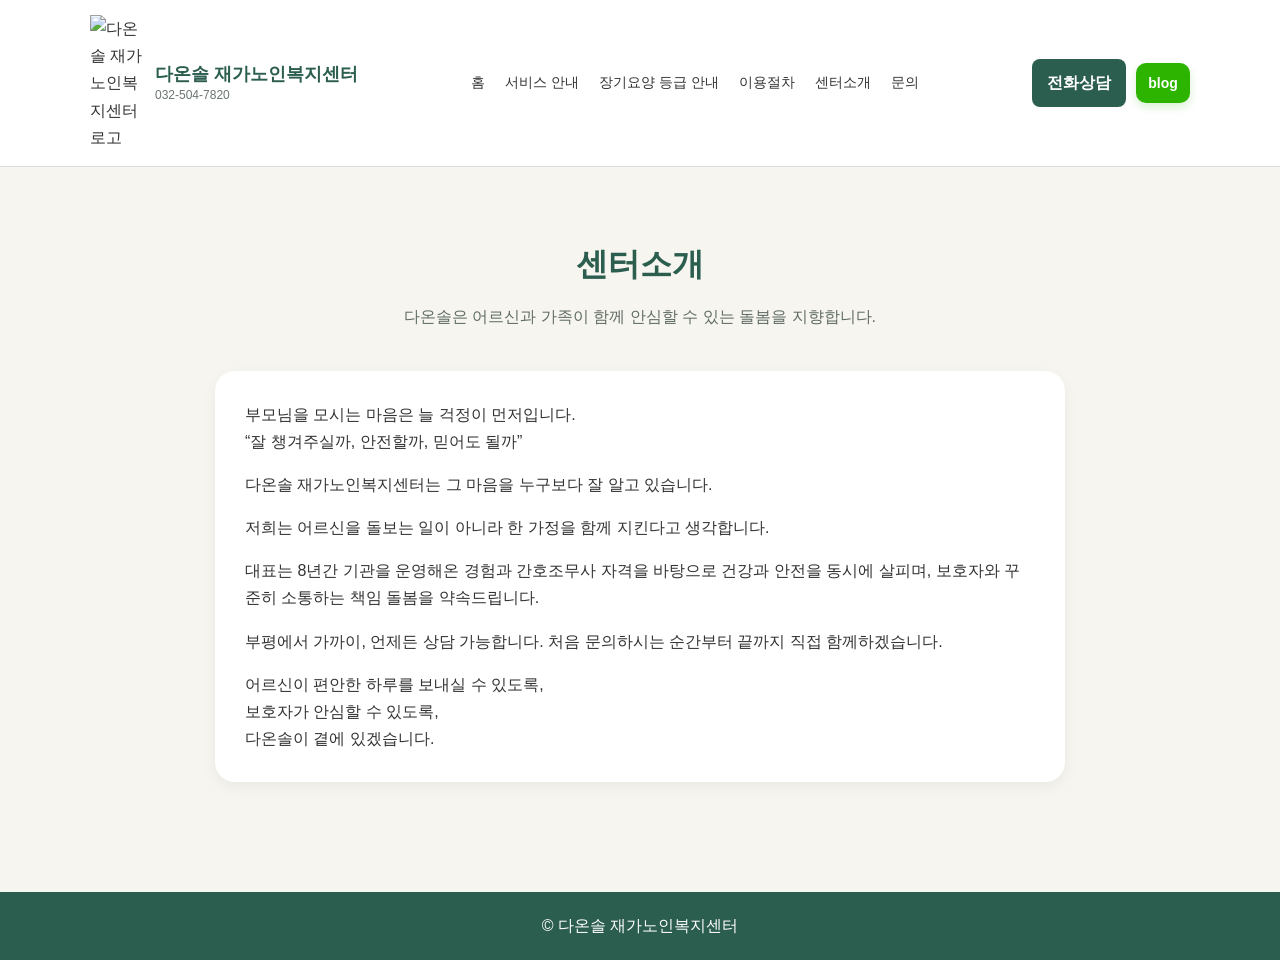
==== about.html @ 1158cd62 "장기요양등급안내 페이지 추가" ====
<!DOCTYPE html>
<html lang="ko">
<head>
  <meta charset="UTF-8" />
  <meta name="viewport" content="width=device-width, initial-scale=1.0" />
  <title>다온솔 재가노인복지센터 | 센터소개</title>
  <link rel="stylesheet" href="style.css" />
</head>
<body>
  <header class="site-header">
    <div class="container header-inner">
      <a href="index.html" class="logo">
        <img src="images/logo.png" alt="다온솔 재가노인복지센터 로고" class="logo-image" />
        <div class="logo-group">
          <span class="logo-text">다온솔 재가노인복지센터</span>
          <span class="logo-phone">032-504-7820</span>
        </div>
      </a>

      <nav class="nav">
        <a href="index.html">홈</a>
        <a href="services.html">서비스 안내</a>
        <a href="longterm.html">장기요양 등급 안내</a> 
        <a href="process.html">이용절차</a>
        <a href="about.html">센터소개</a>
        <a href="contact.html">문의</a>
      </nav>

      <div class="header-actions">
        <a href="tel:0325047820" class="header-call-btn">전화상담</a>
        <a
          href="https://blog.naver.com/korin0123"
          target="_blank"
          rel="noopener noreferrer"
          class="header-blog-btn"
          aria-label="네이버 블로그"
          title="네이버 블로그"
        >
          <span class="blog-icon">blog</span>
        </a>
      </div>
    </div>
  </header>

  <main class="sub-page">
    <div class="container">
      <div class="page-title">
        <h1>센터소개</h1>
        <p>다온솔은 어르신과 가족이 함께 안심할 수 있는 돌봄을 지향합니다.</p>
      </div>

      <div class="about-box">
        <p>
          부모님을 모시는 마음은 늘 걱정이 먼저입니다.<br />
          “잘 챙겨주실까, 안전할까, 믿어도 될까”
        </p>

        <p>
          다온솔 재가노인복지센터는 그 마음을 누구보다 잘 알고 있습니다.
        </p>

        <p>
          저희는 어르신을 돌보는 일이 아니라
          한 가정을 함께 지킨다고 생각합니다.
        </p>

        <p>
          대표는 8년간 기관을 운영해온 경험과 간호조무사 자격을 바탕으로
          건강과 안전을 동시에 살피며,
          보호자와 꾸준히 소통하는 책임 돌봄을 약속드립니다.
        </p>

        <p>
          부평에서 가까이, 언제든 상담 가능합니다.
          처음 문의하시는 순간부터 끝까지 직접 함께하겠습니다.
        </p>

        <p>
          어르신이 편안한 하루를 보내실 수 있도록,<br />
          보호자가 안심할 수 있도록,<br />
          다온솔이 곁에 있겠습니다.
        </p>
      </div>
    </div>
  </main>

  <footer class="site-footer">
    <div class="container">
      <p>© 다온솔 재가노인복지센터</p>
    </div>
  </footer>
</body>
</html>
---- style.css ----
* {
  margin: 0;
  padding: 0;
  box-sizing: border-box;
}

html {
  scroll-behavior: smooth;
}

body {
  font-family: "Malgun Gothic", "맑은 고딕", Arial, sans-serif;
  line-height: 1.7;
  background: #f7f5ef;
  color: #333;
}

a {
  text-decoration: none;
  color: inherit;
}

img {
  max-width: 100%;
  display: block;
}

.container {
  width: 90%;
  max-width: 1100px;
  margin: auto;
}

/* header */
.site-header {
  background: #ffffff;
  border-bottom: 1px solid #ddd;
  position: sticky;
  top: 0;
  z-index: 1000;
}

.header-inner {
  display: flex;
  justify-content: space-between;
  align-items: center;
  padding: 15px 0;
  gap: 20px;
  flex-wrap: wrap;
}

.logo {
  display: flex;
  align-items: center;
  gap: 10px;
}

.logo-image {
  width: 55px;
}

.logo-group {
  display: flex;
  flex-direction: column;
  gap: 2px;
}

.logo-text {
  font-weight: 700;
  font-size: 18px;
  color: #2c5e4f;
  line-height: 1.2;
}

.logo-phone {
  font-size: 12px;
  color: #6a756f;
  line-height: 1.2;
}

.nav {
  display: flex;
  gap: 20px;
  flex-wrap: wrap;
}

.nav a {
  font-size: 14px;
  color: #333;
}

.nav a:hover {
  color: #2c5e4f;
}

.header-actions {
  display: flex;
  align-items: center;
  gap: 10px;
}

.header-call-btn {
  background: #2c5e4f;
  color: #ffffff;
  padding: 10px 15px;
  border-radius: 8px;
  font-weight: bold;
  white-space: nowrap;
}

.header-blog-btn {
  display: inline-flex;
  align-items: center;
  justify-content: center;
}

.blog-icon {
  display: inline-flex;
  align-items: center;
  justify-content: center;
  width: 54px;
  height: 40px;
  border-radius: 10px;
  background: #2db400;
  color: #ffffff;
  font-size: 14px;
  font-weight: 700;
  line-height: 1;
  box-shadow: 0 4px 10px rgba(45, 180, 0, 0.18);
}

.blog-icon:hover {
  background: #249600;
}

/* main home */
.main-hero {
  min-height: calc(100vh - 100px);
  display: flex;
  align-items: center;
  text-align: center;
  padding: 80px 0;
}

.main-hero-inner {
  max-width: 800px;
}

.main-logo {
  width: 180px;
  margin: 0 auto 24px;
}

.main-title {
  font-size: 2.4rem;
  color: #2c5e4f;
  margin-bottom: 18px;
}

.main-motto {
  font-size: 1.5rem;
  font-weight: 700;
  color: #333;
  margin-bottom: 18px;
}

.main-description {
  font-size: 1.05rem;
  color: #5f6c65;
  max-width: 700px;
  margin: 0 auto 28px;
}

.main-buttons {
  display: flex;
  justify-content: center;
  gap: 14px;
  flex-wrap: wrap;
}

/* common */
.sub-page {
  padding: 70px 0;
}

.page-title {
  text-align: center;
  margin-bottom: 40px;
}

.page-title h1 {
  font-size: 2rem;
  color: #2c5e4f;
  margin-bottom: 12px;
}

.page-title p {
  color: #5f6c65;
}

.btn {
  display: inline-block;
  padding: 12px 20px;
  border-radius: 8px;
  font-weight: bold;
}

.primary {
  background: #2c5e4f;
  color: white;
}

.secondary {
  background: white;
  border: 1px solid #ccc;
  color: #333;
}

.card-grid {
  display: grid;
  gap: 25px;
}

.three {
  grid-template-columns: repeat(3, 1fr);
}

.card {
  background: white;
  padding: 25px;
  border-radius: 15px;
  box-shadow: 0 5px 15px rgba(0,0,0,0.05);
}

.card h3 {
  color: #2c5e4f;
  margin-bottom: 10px;
}

/* steps */
.steps {
  display: grid;
  grid-template-columns: repeat(4, 1fr);
  gap: 20px;
}

.step {
  background: white;
  padding: 20px;
  border-radius: 15px;
  box-shadow: 0 5px 15px rgba(0,0,0,0.05);
}

.step-number {
  display: inline-block;
  background: #2c5e4f;
  color: white;
  padding: 5px 10px;
  border-radius: 20px;
  font-size: 12px;
  margin-bottom: 10px;
}

/* about */
.about-box {
  background: white;
  padding: 30px;
  border-radius: 20px;
  max-width: 850px;
  margin: auto;
  box-shadow: 0 5px 15px rgba(0,0,0,0.05);
}

.about-box p + p {
  margin-top: 16px;
}

/* contact */
.contact-box {
  display: grid;
  grid-template-columns: repeat(2, 1fr);
  gap: 20px;
  max-width: 800px;
  margin: auto;
}

.contact-item {
  background: white;
  padding: 20px;
  border-radius: 15px;
  box-shadow: 0 5px 15px rgba(0,0,0,0.05);
}

.contact-item h3 {
  color: #2c5e4f;
  margin-bottom: 8px;
}

.contact-row {
  display: flex;
  justify-content: space-between;
  align-items: center;
  gap: 16px;
}

.contact-row p {
  margin: 0;
  flex: 1;
}

.contact-btn {
  display: inline-block;
  padding: 10px 16px;
  border-radius: 8px;
  font-weight: 700;
  font-size: 0.95rem;
  white-space: nowrap;
}

.call-btn {
  background: #2c5e4f;
  color: #ffffff;
}

.call-btn:hover {
  background: #234a3e;
}

.map-btn {
  background: #ffffff;
  color: #2c5e4f;
  border: 1px solid #2c5e4f;
}

.map-btn:hover {
  background: #f1f6f4;
}

/* footer */
.site-footer {
  background: #2c5e4f;
  color: white;
  text-align: center;
  padding: 20px 0;
  margin-top: 40px;
}

/* responsive */
@media (max-width: 768px) {
  .header-inner {
    flex-direction: column;
    align-items: flex-start;
  }

  .header-actions {
    width: 100%;
    justify-content: flex-start;
  }

  .main-title {
    font-size: 1.8rem;
  }

  .main-motto {
    font-size: 1.2rem;
  }

  .three,
  .steps,
  .contact-box {
    grid-template-columns: 1fr;
  }

  .contact-row {
    flex-direction: column;
    align-items: flex-start;
  }

  .contact-btn {
    width: 100%;
    text-align: center;
  }

  .blog-icon {
    width: 50px;
    height: 38px;
    font-size: 13px;
  }

  .logo-phone {
    font-size: 11px;
  }
}
.info-section {
  margin-top: 40px;
}

.section-subtitle {
  text-align: center;
  margin-bottom: 28px;
}

.section-subtitle h2 {
  font-size: 1.6rem;
  color: #2c5e4f;
  margin-bottom: 10px;
}

.section-subtitle p {
  color: #5f6c65;
}

.info-card {
  background: white;
  padding: 28px;
  border-radius: 18px;
  box-shadow: 0 5px 15px rgba(0,0,0,0.05);
}

.info-card.wide {
  max-width: 900px;
  margin: 0 auto;
}

.info-card h2 {
  color: #2c5e4f;
  margin-bottom: 14px;
  font-size: 1.4rem;
}

.info-card p + p {
  margin-top: 14px;
}

.info-list {
  padding-left: 20px;
}

.info-list li {
  margin-bottom: 10px;
}

.contact-highlight {
  text-align: center;
  max-width: 900px;
  margin: 0 auto;
}
.prepare-grid {
  display: grid;
  grid-template-columns: repeat(2, 1fr);
  gap: 22px;
  max-width: 1000px;
  margin: 0 auto;
}

.prepare-card {
  background: #ffffff;
  padding: 26px;
  border-radius: 18px;
  box-shadow: 0 5px 15px rgba(0,0,0,0.05);
}

.prepare-card h3 {
  font-size: 1.15rem;
  color: #2c5e4f;
  margin-bottom: 12px;
}

.prepare-card p {
  color: #5f6c65;
  line-height: 1.8;
}

.faq-list {
  display: flex;
  flex-direction: column;
  gap: 18px;
  max-width: 1000px;
  margin: 0 auto;
}

.faq-item {
  background: #ffffff;
  border-radius: 18px;
  padding: 24px 26px;
  box-shadow: 0 5px 15px rgba(0,0,0,0.05);
}

.faq-item h3 {
  font-size: 1.15rem;
  color: #2c5e4f;
  margin-bottom: 12px;
  line-height: 1.5;
}

.faq-item p {
  color: #5f6c65;
  line-height: 1.9;
}

.contact-highlight {
  text-align: center;
  max-width: 1100px;
  margin: 0 auto;
  padding: 40px 34px;
}

.contact-highlight h2 {
  font-size: 2rem;
  color: #2c5e4f;
  margin-bottom: 18px;
  line-height: 1.4;
}

.contact-highlight p {
  max-width: 820px;
  margin: 0 auto 26px;
  font-size: 1.05rem;
  line-height: 1.8;
  color: #4f5c56;
  word-break: keep-all;
}

@media (max-width: 768px) {
  .prepare-grid {
    grid-template-columns: 1fr;
  }

  .prepare-card,
  .faq-item {
    padding: 22px;
  }

  .contact-highlight {
    padding: 30px 22px;
  }

  .contact-highlight h2 {
    font-size: 1.6rem;
  }

  .contact-highlight p {
    font-size: 1rem;
  }
}
.cost-box {
  display: grid;
  grid-template-columns: repeat(3, 1fr);
  gap: 22px;
  max-width: 1000px;
  margin: 0 auto;
}

.cost-card {
  background: #ffffff;
  padding: 26px;
  border-radius: 18px;
  box-shadow: 0 5px 15px rgba(0,0,0,0.05);
  text-align: center;
}

.cost-card h3 {
  font-size: 1.15rem;
  color: #2c5e4f;
  margin-bottom: 12px;
}

.cost-rate {
  font-size: 1.3rem;
  font-weight: 700;
  color: #2c5e4f;
  margin-bottom: 14px;
}

.cost-card p:last-child {
  color: #5f6c65;
  line-height: 1.8;
}

.cost-note {
  max-width: 1000px;
  margin: 20px auto 0;
  background: #f3f6f4;
  border: 1px solid #d9e4de;
  border-radius: 14px;
  padding: 18px 20px;
}

.cost-note p {
  color: #5f6c65;
  line-height: 1.8;
}

.cost-note p + p {
  margin-top: 8px;
}

@media (max-width: 768px) {
  .cost-box {
    grid-template-columns: 1fr;
  }

  .cost-card {
    padding: 22px;
  }

  .cost-rate {
    font-size: 1.2rem;
  }
}
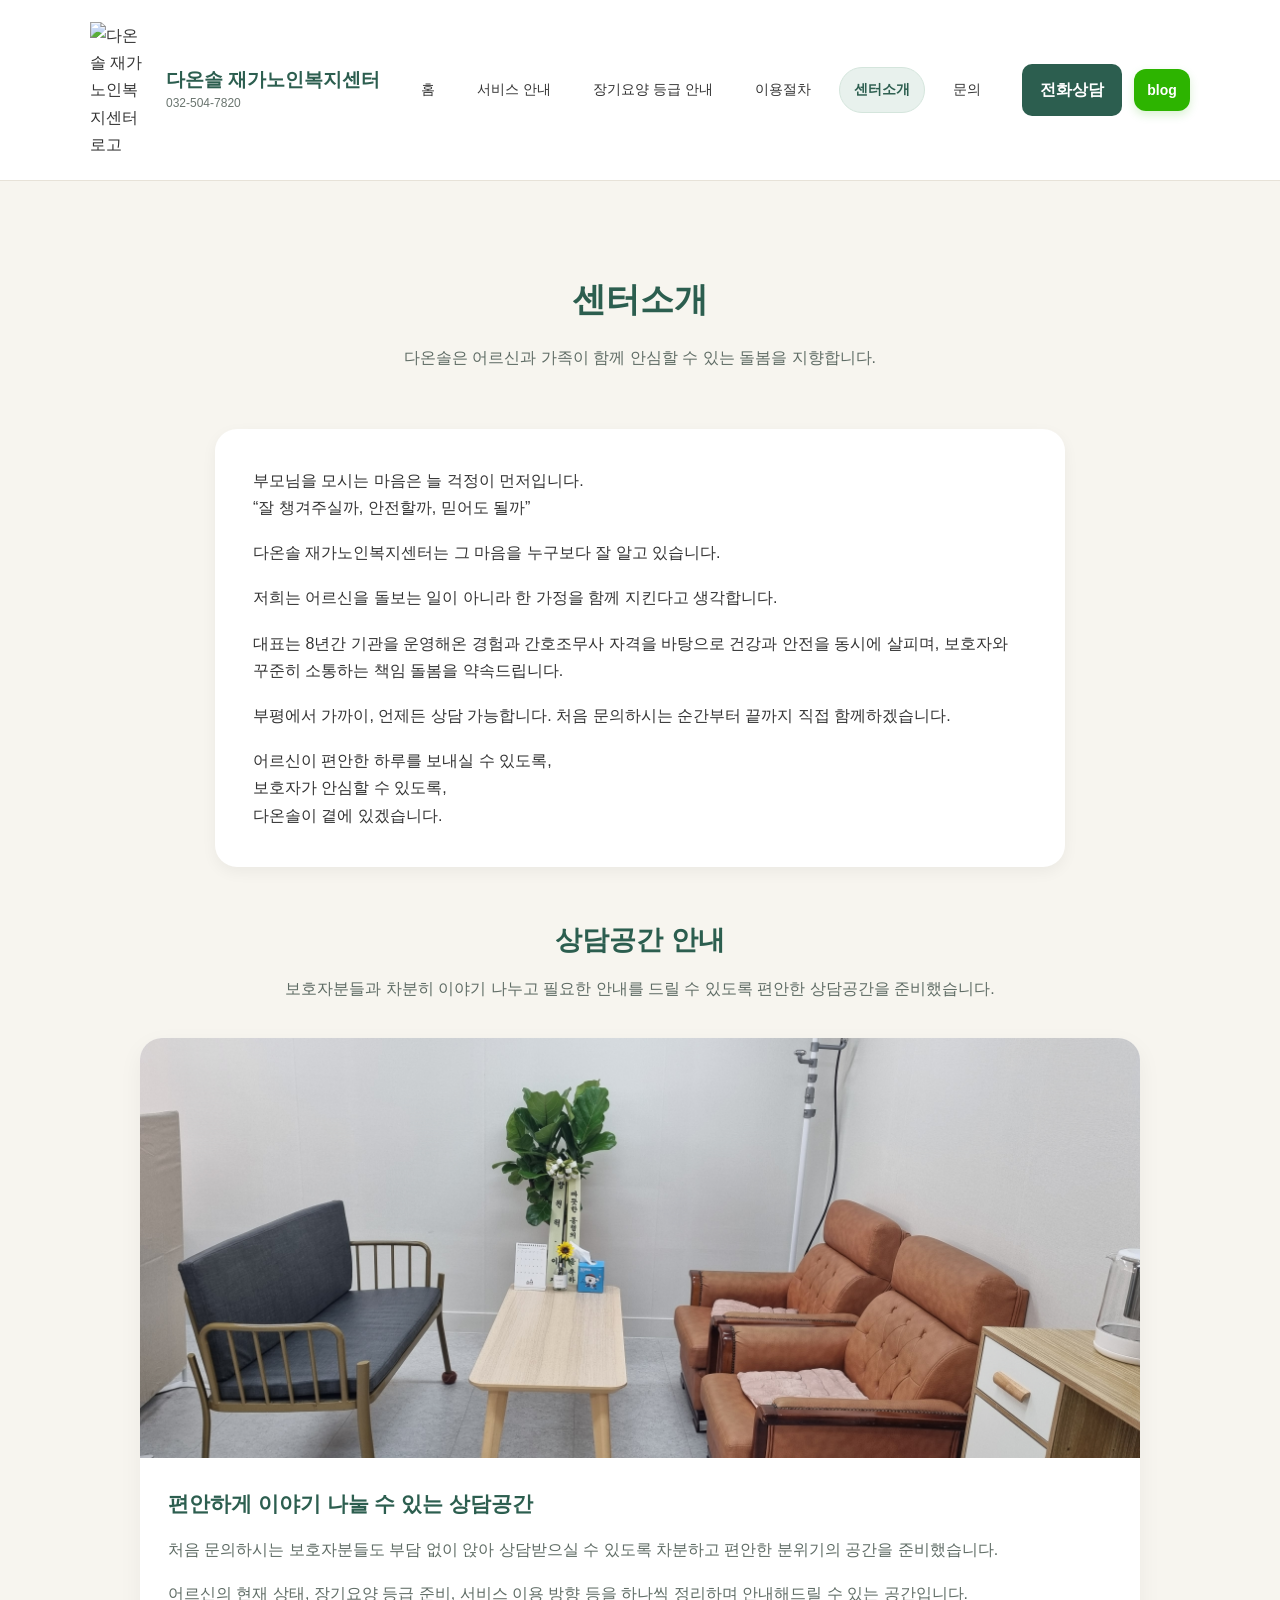
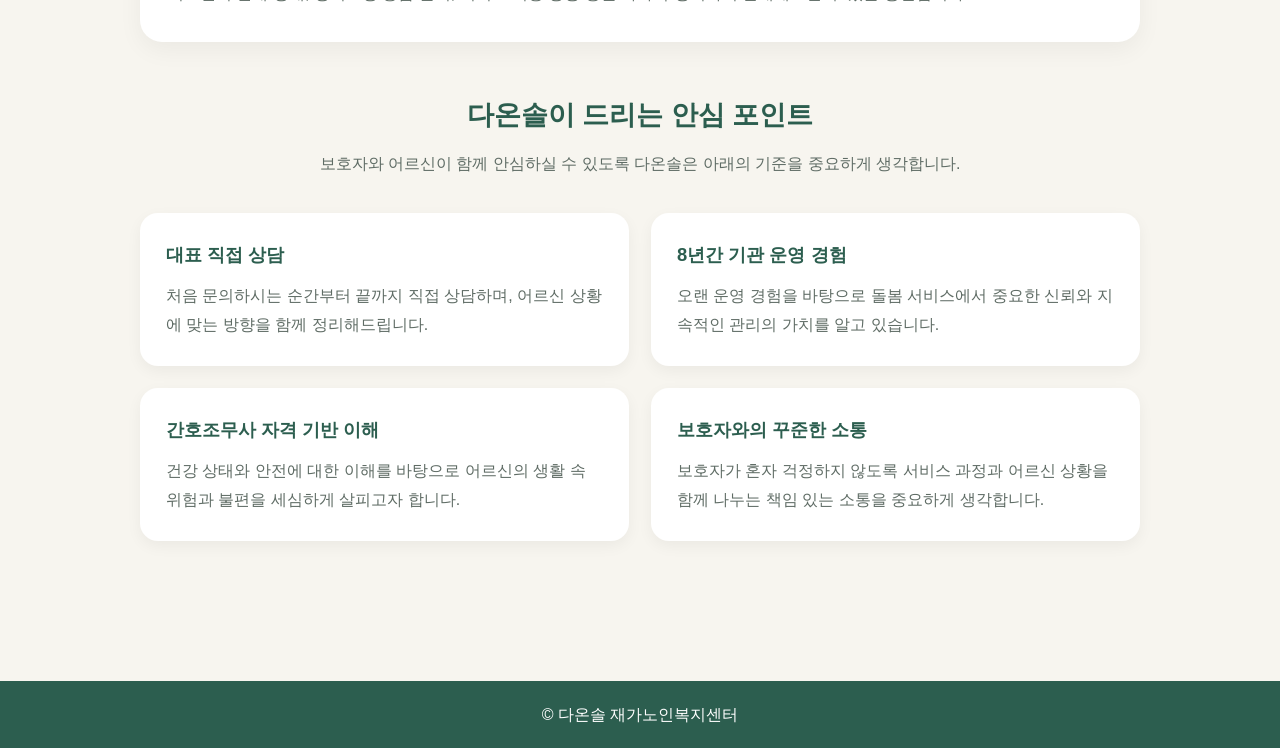
==== commit 835b8043: "일단 최종" ====
--- a/about.html
+++ b/about.html
@@ -20,9 +20,9 @@
       <nav class="nav">
         <a href="index.html">홈</a>
         <a href="services.html">서비스 안내</a>
-        <a href="longterm.html">장기요양 등급 안내</a> 
+        <a href="longterm.html">장기요양 등급 안내</a>
         <a href="process.html">이용절차</a>
-        <a href="about.html">센터소개</a>
+        <a href="about.html" class="active">센터소개</a>
         <a href="contact.html">문의</a>
       </nav>
 
@@ -81,6 +81,69 @@
           다온솔이 곁에 있겠습니다.
         </p>
       </div>
+
+    <section class="about-photo-section">
+      <div class="section-subtitle">
+        <h2>상담공간 안내</h2>
+        <p>보호자분들과 차분히 이야기 나누고 필요한 안내를 드릴 수 있도록 편안한 상담공간을 준비했습니다.</p>
+      </div>
+
+      <div class="about-photo-card">
+        <img src="images/consultation.jpg" alt="다온솔 재가노인복지센터 상담공간" class="about-photo-image" />
+        <div class="about-photo-text">
+          <h3>편안하게 이야기 나눌 수 있는 상담공간</h3>
+          <p>
+            처음 문의하시는 보호자분들도 부담 없이 앉아 상담받으실 수 있도록
+            차분하고 편안한 분위기의 공간을 준비했습니다.
+          </p>
+          <p>
+            어르신의 현재 상태, 장기요양 등급 준비, 서비스 이용 방향 등을
+            하나씩 정리하며 안내해드릴 수 있는 공간입니다.
+          </p>
+        </div>
+      </div>
+    </section>
+
+      <section class="trust-section">
+  <div class="section-subtitle">
+    <h2>다온솔이 드리는 안심 포인트</h2>
+    <p>보호자와 어르신이 함께 안심하실 수 있도록 다온솔은 아래의 기준을 중요하게 생각합니다.</p>
+  </div>
+
+  <div class="trust-grid">
+    <div class="trust-card">
+      <h3>대표 직접 상담</h3>
+      <p>
+        처음 문의하시는 순간부터 끝까지 직접 상담하며,
+        어르신 상황에 맞는 방향을 함께 정리해드립니다.
+      </p>
+    </div>
+
+    <div class="trust-card">
+      <h3>8년간 기관 운영 경험</h3>
+      <p>
+        오랜 운영 경험을 바탕으로
+        돌봄 서비스에서 중요한 신뢰와 지속적인 관리의 가치를 알고 있습니다.
+      </p>
+    </div>
+
+    <div class="trust-card">
+      <h3>간호조무사 자격 기반 이해</h3>
+      <p>
+        건강 상태와 안전에 대한 이해를 바탕으로
+        어르신의 생활 속 위험과 불편을 세심하게 살피고자 합니다.
+      </p>
+    </div>
+
+    <div class="trust-card">
+      <h3>보호자와의 꾸준한 소통</h3>
+      <p>
+        보호자가 혼자 걱정하지 않도록
+        서비스 과정과 어르신 상황을 함께 나누는 책임 있는 소통을 중요하게 생각합니다.
+      </p>
+    </div>
+  </div>
+</section>
     </div>
   </main>
 
--- a/style.css
+++ b/style.css
@@ -33,41 +33,42 @@
 
 /* header */
 .site-header {
-  background: #ffffff;
-  border-bottom: 1px solid #ddd;
+  background: rgba(255, 255, 255, 0.96);
+  border-bottom: 1px solid #e7e2d8;
   position: sticky;
   top: 0;
   z-index: 1000;
+  backdrop-filter: blur(8px);
 }
 
 .header-inner {
   display: flex;
   justify-content: space-between;
   align-items: center;
-  padding: 15px 0;
-  gap: 20px;
+  padding: 22px 0;
+  gap: 26px;
   flex-wrap: wrap;
 }
 
 .logo {
   display: flex;
   align-items: center;
-  gap: 10px;
+  gap: 14px;
 }
 
 .logo-image {
-  width: 55px;
+  width: 62px;
 }
 
 .logo-group {
   display: flex;
   flex-direction: column;
-  gap: 2px;
+  gap: 4px;
 }
 
 .logo-text {
   font-weight: 700;
-  font-size: 18px;
+  font-size: 19px;
   color: #2c5e4f;
   line-height: 1.2;
 }
@@ -75,36 +76,48 @@
 .logo-phone {
   font-size: 12px;
   color: #6a756f;
-  line-height: 1.2;
+  line-height: 1.3;
 }
 
 .nav {
   display: flex;
-  gap: 20px;
+  gap: 14px;
   flex-wrap: wrap;
+  align-items: center;
 }
 
 .nav a {
   font-size: 14px;
   color: #333;
+  padding: 10px 14px;
+  border-radius: 999px;
+  transition: all 0.2s ease;
 }
 
 .nav a:hover {
   color: #2c5e4f;
+  background: #f1f6f4;
+}
+
+.nav a.active {
+  color: #2c5e4f;
+  font-weight: 700;
+  background: #e8f1ed;
+  border: 1px solid #d4e5dc;
 }
 
 .header-actions {
   display: flex;
   align-items: center;
-  gap: 10px;
+  gap: 12px;
 }
 
 .header-call-btn {
   background: #2c5e4f;
   color: #ffffff;
-  padding: 10px 15px;
-  border-radius: 8px;
-  font-weight: bold;
+  padding: 12px 18px;
+  border-radius: 10px;
+  font-weight: 700;
   white-space: nowrap;
 }
 
@@ -118,9 +131,9 @@
   display: inline-flex;
   align-items: center;
   justify-content: center;
-  width: 54px;
-  height: 40px;
-  border-radius: 10px;
+  width: 56px;
+  height: 42px;
+  border-radius: 12px;
   background: #2db400;
   color: #ffffff;
   font-size: 14px;
@@ -133,89 +146,245 @@
   background: #249600;
 }
 
-/* main home */
+/* buttons */
+.btn {
+  display: inline-block;
+  padding: 13px 22px;
+  border-radius: 10px;
+  font-weight: 700;
+}
+
+.primary {
+  background: #2c5e4f;
+  color: #ffffff;
+}
+
+.secondary {
+  background: #ffffff;
+  border: 1px solid #d7dfda;
+  color: #2f3a34;
+}
+
+/* main hero */
 .main-hero {
-  min-height: calc(100vh - 100px);
-  display: flex;
+  padding: 110px 0 70px;
+}
+
+.hero-premium-layout {
+  display: grid;
+  grid-template-columns: 1.2fr 0.9fr;
+  gap: 34px;
   align-items: center;
-  text-align: center;
-  padding: 80px 0;
-}
-
-.main-hero-inner {
-  max-width: 800px;
-}
-
-.main-logo {
-  width: 180px;
-  margin: 0 auto 24px;
+}
+
+.hero-premium-text {
+  max-width: 620px;
+}
+
+.hero-badge {
+  display: inline-block;
+  margin-bottom: 20px;
+  padding: 9px 15px;
+  border-radius: 999px;
+  background: #e8f1ed;
+  color: #2c5e4f;
+  font-size: 0.92rem;
+  font-weight: 700;
 }
 
 .main-title {
-  font-size: 2.4rem;
-  color: #2c5e4f;
-  margin-bottom: 18px;
+  font-size: 2.7rem;
+  color: #23473c;
+  margin-bottom: 20px;
+  line-height: 1.3;
 }
 
 .main-motto {
-  font-size: 1.5rem;
+  font-size: 1.55rem;
   font-weight: 700;
   color: #333;
-  margin-bottom: 18px;
+  margin-bottom: 20px;
+  line-height: 1.65;
 }
 
 .main-description {
-  font-size: 1.05rem;
-  color: #5f6c65;
-  max-width: 700px;
-  margin: 0 auto 28px;
+  font-size: 1.06rem;
+  color: #5f6c65;
+  max-width: 580px;
+  margin-bottom: 32px;
+  line-height: 1.95;
 }
 
 .main-buttons {
   display: flex;
+  gap: 16px;
+  flex-wrap: wrap;
+}
+
+.hero-premium-card {
+  background: #ffffff;
+  border-radius: 24px;
+  padding: 34px 30px;
+  box-shadow: 0 12px 28px rgba(0, 0, 0, 0.05);
+  border: 1px solid #ece5d9;
+}
+
+.main-logo {
+  width: 150px;
+  margin: 0 auto 20px;
+}
+
+.hero-premium-card h2 {
+  font-size: 1.35rem;
+  color: #2c5e4f;
+  text-align: center;
+  margin-bottom: 20px;
+}
+
+.hero-feature-list {
+  list-style: none;
+  display: flex;
+  flex-direction: column;
+  gap: 14px;
+  margin-bottom: 24px;
+}
+
+.hero-feature-list li {
+  position: relative;
+  padding-left: 18px;
+  color: #57645d;
+  line-height: 1.8;
+}
+
+.hero-feature-list li::before {
+  content: "•";
+  position: absolute;
+  left: 0;
+  top: 0;
+  color: #2c5e4f;
+  font-weight: 700;
+}
+
+.hero-card-link {
+  display: inline-block;
+  width: 100%;
+  text-align: center;
+  background: #f3f6f4;
+  color: #2c5e4f;
+  padding: 12px 16px;
+  border-radius: 12px;
+  font-weight: 700;
+  border: 1px solid #dbe7e0;
+}
+
+/* quick info */
+.quick-info-section {
+  padding: 0 0 90px;
+}
+
+.quick-info-card {
+  background: #ffffff;
+  border-radius: 24px;
+  padding: 34px;
+  box-shadow: 0 8px 24px rgba(0, 0, 0, 0.05);
+  max-width: 1000px;
+  margin: 0 auto;
+}
+
+.quick-info-text {
+  text-align: center;
+  margin-bottom: 24px;
+}
+
+.quick-info-label {
+  display: inline-block;
+  margin-bottom: 10px;
+  padding: 8px 14px;
+  border-radius: 999px;
+  background: #e8f1ed;
+  color: #2c5e4f;
+  font-size: 0.92rem;
+  font-weight: 700;
+}
+
+.quick-info-text h2 {
+  font-size: 2rem;
+  color: #2c5e4f;
+  margin-bottom: 14px;
+}
+
+.quick-info-text p {
+  max-width: 760px;
+  margin: 0 auto;
+  color: #5f6c65;
+  line-height: 1.8;
+}
+
+.quick-info-points {
+  display: flex;
   justify-content: center;
-  gap: 14px;
   flex-wrap: wrap;
+  gap: 12px;
+  margin-bottom: 26px;
+}
+
+.quick-info-points span {
+  background: #f3f6f4;
+  border: 1px solid #dbe7e0;
+  color: #2c5e4f;
+  padding: 10px 14px;
+  border-radius: 999px;
+  font-size: 0.95rem;
+  font-weight: 700;
+}
+
+.quick-info-action {
+  text-align: center;
+}
+
+/* home trust */
+.home-trust-section {
+  padding: 0 0 90px;
 }
 
 /* common */
 .sub-page {
-  padding: 70px 0;
+  padding: 90px 0 100px;
 }
 
 .page-title {
   text-align: center;
-  margin-bottom: 40px;
+  margin-bottom: 56px;
 }
 
 .page-title h1 {
-  font-size: 2rem;
+  font-size: 2.1rem;
+  color: #2c5e4f;
+  margin-bottom: 16px;
+}
+
+.page-title p {
+  color: #5f6c65;
+  line-height: 1.8;
+}
+
+.section-subtitle {
+  text-align: center;
+  margin-bottom: 34px;
+}
+
+.section-subtitle h2 {
+  font-size: 1.7rem;
   color: #2c5e4f;
   margin-bottom: 12px;
 }
 
-.page-title p {
-  color: #5f6c65;
-}
-
-.btn {
-  display: inline-block;
-  padding: 12px 20px;
-  border-radius: 8px;
-  font-weight: bold;
-}
-
-.primary {
-  background: #2c5e4f;
-  color: white;
-}
-
-.secondary {
-  background: white;
-  border: 1px solid #ccc;
-  color: #333;
-}
-
+.section-subtitle p {
+  color: #5f6c65;
+  line-height: 1.8;
+}
+
+/* cards */
 .card-grid {
   display: grid;
   gap: 25px;
@@ -226,92 +395,195 @@
 }
 
 .card {
-  background: white;
-  padding: 25px;
-  border-radius: 15px;
+  background: #ffffff;
+  padding: 30px 28px;
+  border-radius: 18px;
   box-shadow: 0 5px 15px rgba(0,0,0,0.05);
 }
 
 .card h3 {
   color: #2c5e4f;
+  margin-bottom: 14px;
+}
+
+.card p {
+  line-height: 1.85;
+  color: #5f6c65;
+}
+
+/* trust */
+.trust-grid {
+  display: grid;
+  grid-template-columns: repeat(2, 1fr);
+  gap: 22px;
+  max-width: 1000px;
+  margin: 0 auto;
+}
+
+.trust-card {
+  background: #ffffff;
+  padding: 26px;
+  border-radius: 18px;
+  box-shadow: 0 5px 15px rgba(0,0,0,0.05);
+}
+
+.trust-card h3 {
+  font-size: 1.15rem;
+  color: #2c5e4f;
+  margin-bottom: 12px;
+}
+
+.trust-card p {
+  color: #5f6c65;
+  line-height: 1.8;
+}
+
+/* photo section */
+.photo-section {
+  padding: 0 0 90px;
+}
+
+.photo-grid {
+  display: grid;
+  grid-template-columns: repeat(2, 1fr);
+  gap: 26px;
+}
+
+.photo-card {
+  background: #ffffff;
+  border-radius: 22px;
+  overflow: hidden;
+  box-shadow: 0 8px 24px rgba(0,0,0,0.05);
+}
+
+.photo-image {
+  width: 100%;
+  height: 320px;
+  object-fit: cover;
+}
+
+.photo-text {
+  padding: 22px 22px 24px;
+}
+
+.photo-text h3 {
+  font-size: 1.18rem;
+  color: #2c5e4f;
   margin-bottom: 10px;
+}
+
+.photo-text p {
+  color: #5f6c65;
+  line-height: 1.8;
+}
+
+/* home message */
+.home-message-section {
+  padding: 0 0 100px;
+}
+
+.home-message-box {
+  background: #ffffff;
+  border-radius: 24px;
+  padding: 40px 34px;
+  box-shadow: 0 8px 24px rgba(0,0,0,0.05);
+  text-align: center;
+  max-width: 1000px;
+  margin: 0 auto;
+}
+
+.home-message-box h2 {
+  font-size: 2rem;
+  color: #2c5e4f;
+  margin-bottom: 18px;
+  line-height: 1.4;
+}
+
+.home-message-box p {
+  max-width: 780px;
+  margin: 0 auto 26px;
+  color: #5f6c65;
+  line-height: 1.9;
+  font-size: 1.04rem;
 }
 
 /* steps */
 .steps {
   display: grid;
   grid-template-columns: repeat(4, 1fr);
-  gap: 20px;
+  gap: 24px;
 }
 
 .step {
-  background: white;
-  padding: 20px;
-  border-radius: 15px;
+  background: #ffffff;
+  padding: 26px 24px;
+  border-radius: 18px;
   box-shadow: 0 5px 15px rgba(0,0,0,0.05);
 }
 
 .step-number {
   display: inline-block;
   background: #2c5e4f;
-  color: white;
+  color: #ffffff;
   padding: 5px 10px;
   border-radius: 20px;
   font-size: 12px;
-  margin-bottom: 10px;
+  margin-bottom: 12px;
+}
+
+.step h3 {
+  margin-bottom: 12px;
+  color: #2c5e4f;
+}
+
+.step p {
+  line-height: 1.8;
+  color: #5f6c65;
 }
 
 /* about */
 .about-box {
-  background: white;
-  padding: 30px;
-  border-radius: 20px;
+  background: #ffffff;
+  padding: 38px;
+  border-radius: 22px;
   max-width: 850px;
   margin: auto;
   box-shadow: 0 5px 15px rgba(0,0,0,0.05);
 }
 
 .about-box p + p {
-  margin-top: 16px;
+  margin-top: 18px;
+}
+
+.trust-section {
+  margin-top: 50px;
 }
 
 /* contact */
 .contact-box {
   display: grid;
   grid-template-columns: repeat(2, 1fr);
-  gap: 20px;
-  max-width: 800px;
+  gap: 24px;
+  max-width: 860px;
   margin: auto;
 }
 
 .contact-item {
-  background: white;
-  padding: 20px;
-  border-radius: 15px;
+  background: #ffffff;
+  padding: 24px;
+  border-radius: 18px;
   box-shadow: 0 5px 15px rgba(0,0,0,0.05);
 }
 
 .contact-item h3 {
   color: #2c5e4f;
-  margin-bottom: 8px;
-}
-
-.contact-row {
-  display: flex;
-  justify-content: space-between;
-  align-items: center;
-  gap: 16px;
-}
-
-.contact-row p {
-  margin: 0;
-  flex: 1;
+  margin-bottom: 10px;
 }
 
 .contact-btn {
   display: inline-block;
-  padding: 10px 16px;
-  border-radius: 8px;
+  padding: 11px 18px;
+  border-radius: 9px;
   font-weight: 700;
   font-size: 0.95rem;
   white-space: nowrap;
@@ -336,84 +608,56 @@
   background: #f1f6f4;
 }
 
-/* footer */
-.site-footer {
-  background: #2c5e4f;
-  color: white;
-  text-align: center;
-  padding: 20px 0;
-  margin-top: 40px;
-}
-
-/* responsive */
-@media (max-width: 768px) {
-  .header-inner {
-    flex-direction: column;
-    align-items: flex-start;
-  }
-
-  .header-actions {
-    width: 100%;
-    justify-content: flex-start;
-  }
-
-  .main-title {
-    font-size: 1.8rem;
-  }
-
-  .main-motto {
-    font-size: 1.2rem;
-  }
-
-  .three,
-  .steps,
-  .contact-box {
-    grid-template-columns: 1fr;
-  }
-
-  .contact-row {
-    flex-direction: column;
-    align-items: flex-start;
-  }
-
-  .contact-btn {
-    width: 100%;
-    text-align: center;
-  }
-
-  .blog-icon {
-    width: 50px;
-    height: 38px;
-    font-size: 13px;
-  }
-
-  .logo-phone {
-    font-size: 11px;
-  }
-}
+.direction-section {
+  margin-top: 50px;
+}
+
+.direction-box {
+  display: grid;
+  grid-template-columns: repeat(2, 1fr);
+  gap: 22px;
+  max-width: 1000px;
+  margin: 0 auto;
+}
+
+.direction-card {
+  background: #ffffff;
+  padding: 24px;
+  border-radius: 18px;
+  box-shadow: 0 5px 15px rgba(0,0,0,0.05);
+}
+
+.direction-card h3 {
+  font-size: 1.1rem;
+  color: #2c5e4f;
+  margin-bottom: 10px;
+}
+
+.direction-card p {
+  color: #5f6c65;
+  line-height: 1.8;
+  margin-bottom: 14px;
+}
+
+.direction-note {
+  display: inline-block;
+  font-size: 0.92rem;
+  color: #6c7771;
+  background: #f3f6f4;
+  border: 1px solid #dbe7e0;
+  padding: 8px 12px;
+  border-radius: 999px;
+}
+
+/* longterm */
 .info-section {
-  margin-top: 40px;
-}
-
-.section-subtitle {
-  text-align: center;
-  margin-bottom: 28px;
-}
-
-.section-subtitle h2 {
-  font-size: 1.6rem;
-  color: #2c5e4f;
-  margin-bottom: 10px;
-}
-
-.section-subtitle p {
-  color: #5f6c65;
+  margin-top: 56px;
 }
 
 .info-card {
-  background: white;
-  padding: 28px;
-  border-radius: 18px;
+  background: #ffffff;
+  padding: 34px;
+  border-radius: 20px;
   box-shadow: 0 5px 15px rgba(0,0,0,0.05);
 }
 
@@ -432,19 +676,6 @@
   margin-top: 14px;
 }
 
-.info-list {
-  padding-left: 20px;
-}
-
-.info-list li {
-  margin-bottom: 10px;
-}
-
-.contact-highlight {
-  text-align: center;
-  max-width: 900px;
-  margin: 0 auto;
-}
 .prepare-grid {
   display: grid;
   grid-template-columns: repeat(2, 1fr);
@@ -471,78 +702,6 @@
   line-height: 1.8;
 }
 
-.faq-list {
-  display: flex;
-  flex-direction: column;
-  gap: 18px;
-  max-width: 1000px;
-  margin: 0 auto;
-}
-
-.faq-item {
-  background: #ffffff;
-  border-radius: 18px;
-  padding: 24px 26px;
-  box-shadow: 0 5px 15px rgba(0,0,0,0.05);
-}
-
-.faq-item h3 {
-  font-size: 1.15rem;
-  color: #2c5e4f;
-  margin-bottom: 12px;
-  line-height: 1.5;
-}
-
-.faq-item p {
-  color: #5f6c65;
-  line-height: 1.9;
-}
-
-.contact-highlight {
-  text-align: center;
-  max-width: 1100px;
-  margin: 0 auto;
-  padding: 40px 34px;
-}
-
-.contact-highlight h2 {
-  font-size: 2rem;
-  color: #2c5e4f;
-  margin-bottom: 18px;
-  line-height: 1.4;
-}
-
-.contact-highlight p {
-  max-width: 820px;
-  margin: 0 auto 26px;
-  font-size: 1.05rem;
-  line-height: 1.8;
-  color: #4f5c56;
-  word-break: keep-all;
-}
-
-@media (max-width: 768px) {
-  .prepare-grid {
-    grid-template-columns: 1fr;
-  }
-
-  .prepare-card,
-  .faq-item {
-    padding: 22px;
-  }
-
-  .contact-highlight {
-    padding: 30px 22px;
-  }
-
-  .contact-highlight h2 {
-    font-size: 1.6rem;
-  }
-
-  .contact-highlight p {
-    font-size: 1rem;
-  }
-}
 .cost-box {
   display: grid;
   grid-template-columns: repeat(3, 1fr);
@@ -595,16 +754,379 @@
   margin-top: 8px;
 }
 
+.faq-list {
+  display: flex;
+  flex-direction: column;
+  gap: 18px;
+  max-width: 1000px;
+  margin: 0 auto;
+}
+
+.faq-item {
+  background: #ffffff;
+  border-radius: 18px;
+  padding: 24px 26px;
+  box-shadow: 0 5px 15px rgba(0,0,0,0.05);
+}
+
+.faq-item h3 {
+  font-size: 1.15rem;
+  color: #2c5e4f;
+  margin-bottom: 12px;
+  line-height: 1.5;
+}
+
+.faq-item p {
+  color: #5f6c65;
+  line-height: 1.9;
+}
+
+.contact-highlight {
+  text-align: center;
+  max-width: 1100px;
+  margin: 0 auto;
+  padding: 40px 34px;
+}
+
+.contact-highlight h2 {
+  font-size: 2rem;
+  color: #2c5e4f;
+  margin-bottom: 18px;
+  line-height: 1.4;
+}
+
+.contact-highlight p {
+  max-width: 820px;
+  margin: 0 auto 26px;
+  font-size: 1.05rem;
+  line-height: 1.8;
+  color: #4f5c56;
+  word-break: keep-all;
+}
+
+/* footer */
+.site-footer {
+  background: #2c5e4f;
+  color: #ffffff;
+  text-align: center;
+  padding: 20px 0;
+  margin-top: 40px;
+}
+
+/* responsive */
 @media (max-width: 768px) {
-  .cost-box {
+  .header-inner {
+    flex-direction: column;
+    align-items: flex-start;
+    padding: 18px 0;
+    gap: 18px;
+  }
+
+  .header-actions {
+    width: 100%;
+    justify-content: flex-start;
+  }
+
+  .logo-image {
+    width: 54px;
+  }
+
+  .logo-text {
+    font-size: 17px;
+  }
+
+  .nav {
+    gap: 10px;
+  }
+
+  .nav a {
+    font-size: 13px;
+    padding: 7px 11px;
+  }
+
+  .blog-icon {
+    width: 50px;
+    height: 38px;
+    font-size: 13px;
+  }
+
+  .logo-phone {
+    font-size: 11px;
+  }
+
+  .hero-premium-layout,
+  .three,
+  .steps,
+  .contact-box,
+  .prepare-grid,
+  .trust-grid,
+  .direction-box,
+  .cost-box,
+  .photo-grid {
     grid-template-columns: 1fr;
   }
 
-  .cost-card {
-    padding: 22px;
-  }
-
-  .cost-rate {
-    font-size: 1.2rem;
+  .main-hero {
+    padding: 80px 0 70px;
+  }
+
+  .sub-page {
+    padding: 70px 0 80px;
+  }
+
+  .page-title {
+    margin-bottom: 42px;
+  }
+
+  .main-title {
+    font-size: 1.95rem;
+  }
+
+  .main-motto {
+    font-size: 1.25rem;
+  }
+
+  .main-description {
+    font-size: 1rem;
+  }
+
+  .hero-premium-card,
+  .card,
+  .step,
+  .about-box,
+  .contact-item,
+  .prepare-card,
+  .trust-card,
+  .direction-card,
+  .cost-card,
+  .faq-item,
+  .info-card,
+  .quick-info-card,
+  .home-message-box {
+    padding: 24px;
+  }
+
+  .photo-image {
+    height: 240px;
+  }
+
+  .contact-row {
+    flex-direction: column;
+    align-items: flex-start;
+    gap: 14px;
+  }
+
+  .contact-btn {
+    width: 100%;
+    text-align: center;
+  }
+
+  .quick-info-text h2,
+  .contact-highlight h2,
+  .home-message-box h2 {
+    font-size: 1.6rem;
+  }
+
+  .quick-info-points {
+    flex-direction: column;
+    align-items: stretch;
+  }
+
+  .quick-info-points span {
+    text-align: center;
+  }
+}
+
+.about-photo-section {
+  margin-top: 50px;
+}
+
+.about-photo-card {
+  max-width: 1000px;
+  margin: 0 auto;
+  background: #ffffff;
+  border-radius: 22px;
+  overflow: hidden;
+  box-shadow: 0 8px 24px rgba(0,0,0,0.05);
+}
+
+.about-photo-image {
+  width: 100%;
+  height: 420px;
+  object-fit: cover;
+}
+
+.about-photo-text {
+  padding: 28px 28px 32px;
+}
+
+.about-photo-text h3 {
+  font-size: 1.3rem;
+  color: #2c5e4f;
+  margin-bottom: 14px;
+}
+
+.about-photo-text p {
+  color: #5f6c65;
+  line-height: 1.9;
+}
+
+.about-photo-text p + p {
+  margin-top: 14px;
+}
+
+@media (max-width: 768px) {
+  .about-photo-image {
+    height: 260px;
+  }
+
+  .about-photo-text {
+    padding: 22px 22px 26px;
+  }
+
+  .about-photo-text h3 {
+    font-size: 1.15rem;
+  }
+}
+
+.contact-photo-section {
+  margin-top: 56px;
+}
+
+.contact-photo-grid {
+  display: grid;
+  grid-template-columns: repeat(2, 1fr);
+  gap: 26px;
+  max-width: 1000px;
+  margin: 0 auto;
+}
+
+.contact-photo-card {
+  background: #ffffff;
+  border-radius: 22px;
+  overflow: hidden;
+  box-shadow: 0 8px 24px rgba(0,0,0,0.05);
+}
+
+.contact-photo-image {
+  width: 100%;
+  height: 320px;
+  object-fit: cover;
+}
+
+.contact-photo-text {
+  padding: 22px 22px 26px;
+}
+
+.contact-photo-text h3 {
+  font-size: 1.18rem;
+  color: #2c5e4f;
+  margin-bottom: 10px;
+}
+
+.contact-photo-text p {
+  color: #5f6c65;
+  line-height: 1.85;
+}
+
+@media (max-width: 768px) {
+  .contact-photo-grid {
+    grid-template-columns: 1fr;
+  }
+
+  .contact-photo-image {
+    height: 240px;
+  }
+
+  .contact-photo-text {
+    padding: 20px 20px 24px;
+  }
+}
+
+.contact-action {
+  margin-top: 16px;
+}
+
+.contact-btn {
+  display: inline-block;
+  padding: 11px 18px;
+  border-radius: 9px;
+  font-weight: 700;
+  font-size: 0.95rem;
+  white-space: nowrap;
+}
+
+.call-btn {
+  background: #2c5e4f;
+  color: #ffffff;
+}
+
+.call-btn:hover {
+  background: #234a3e;
+}
+
+.map-btn {
+  background: #ffffff;
+  color: #2c5e4f;
+  border: 1px solid #2c5e4f;
+}
+
+.map-btn:hover {
+  background: #f1f6f4;
+}
+
+.map-btn.solid {
+  background: #2c5e4f;
+  color: #ffffff;
+  border: 1px solid #2c5e4f;
+}
+
+.map-btn.solid:hover {
+  background: #234a3e;
+}
+
+.hours-list {
+  display: flex;
+  flex-direction: column;
+  gap: 10px;
+  margin-top: 6px;
+}
+
+.hours-row {
+  display: flex;
+  justify-content: space-between;
+  align-items: center;
+  gap: 14px;
+  padding: 10px 12px;
+  border-radius: 12px;
+  background: #f7faf8;
+  border: 1px solid #e2ebe6;
+}
+
+.hours-row .day {
+  font-weight: 700;
+  color: #2c5e4f;
+}
+
+.hours-row .time {
+  color: #5f6c65;
+  text-align: right;
+}
+
+.hours-note {
+  margin-top: 16px;
+  color: #2c5e4f;
+  font-weight: 700;
+  line-height: 1.8;
+}
+
+@media (max-width: 768px) {
+  .hours-row {
+    flex-direction: column;
+    align-items: flex-start;
+  }
+
+  .hours-row .time {
+    text-align: left;
   }
 }
